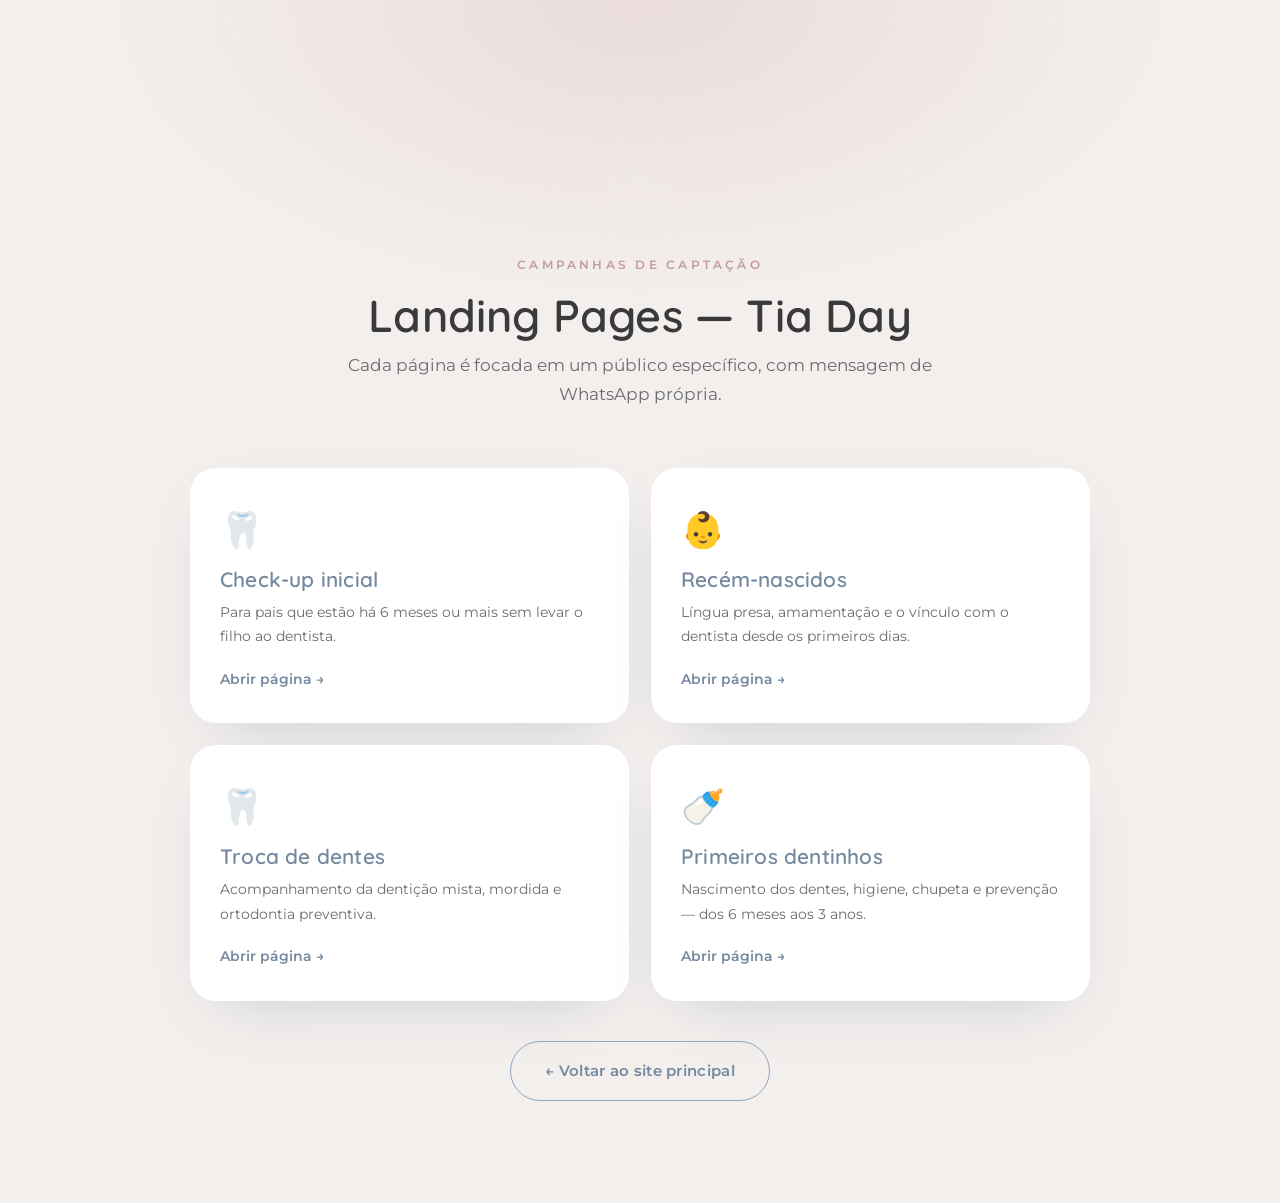
==== campanhas/index.html @ cc0531f5 "Adiciona 4 landing pages de campanha + design system compartilhado - assets/css/base.css e assets/js" ====
<!DOCTYPE html>
<html lang="pt-BR">
<head>
<meta charset="UTF-8" />
<meta name="viewport" content="width=device-width, initial-scale=1.0" />
<title>Campanhas — Dra. Dayane Rodrigues (Tia Day)</title>
<meta name="description" content="Landing pages de campanha da Dra. Dayane Rodrigues — odontopediatria em Belo Horizonte." />
<meta name="robots" content="noindex" />
<link rel="icon" type="image/png" href="../assets/logo-mark.png" />
<link rel="preconnect" href="https://fonts.googleapis.com" />
<link rel="preconnect" href="https://fonts.gstatic.com" crossorigin />
<link href="https://fonts.googleapis.com/css2?family=Quicksand:wght@400;500;600;700&family=Montserrat:wght@300;400;500;600;700&display=swap" rel="stylesheet" />
<link rel="stylesheet" href="../assets/css/base.css" />
<style>
  .hub-hero{padding:130px 0 40px;text-align:center;background:radial-gradient(900px 500px at 50% 0%,rgba(220,192,191,.4),transparent 60%),var(--off-white)}
  .hub-hero img{width:80px;margin:0 auto 20px}
  .hub-grid{display:grid;grid-template-columns:repeat(2,1fr);gap:22px;max-width:900px;margin:0 auto}
  .hub-card{background:#fff;border-radius:var(--radius);padding:32px 30px;box-shadow:var(--shadow-card);transition:transform .4s var(--ease),box-shadow .4s var(--ease);display:flex;flex-direction:column;gap:8px}
  .hub-card:hover{transform:translateY(-8px);box-shadow:var(--shadow-hover)}
  .hub-card .emo{font-size:2.2rem}
  .hub-card h3{font-size:1.3rem;color:var(--azul-serenity-dark)}
  .hub-card p{font-size:.9rem;color:var(--tinta-suave);flex:1}
  .hub-card .go{margin-top:10px;font-weight:600;color:var(--azul-serenity-dark);font-size:.9rem}
  @media(max-width:680px){.hub-grid{grid-template-columns:1fr}}
</style>
</head>
<body>
<section class="hub-hero">
  <div class="container">
    <img src="../assets/logo-vertical.png" alt="Dra. Dayane Rodrigues" />
    <span class="eyebrow">Campanhas de captação</span>
    <h1 style="font-size:clamp(1.9rem,4vw,2.8rem);margin-bottom:10px">Landing Pages — Tia Day</h1>
    <p class="lead">Cada página é focada em um público específico, com mensagem de WhatsApp própria.</p>
  </div>
</section>
<section class="block tint-off" style="padding-top:20px">
  <div class="container">
    <div class="hub-grid">
      <a class="hub-card" href="check-up.html"><span class="emo">🦷</span><h3>Check-up inicial</h3><p>Para pais que estão há 6 meses ou mais sem levar o filho ao dentista.</p><span class="go">Abrir página →</span></a>
      <a class="hub-card" href="recem-nascidos.html"><span class="emo">👶</span><h3>Recém-nascidos</h3><p>Língua presa, amamentação e o vínculo com o dentista desde os primeiros dias.</p><span class="go">Abrir página →</span></a>
      <a class="hub-card" href="troca-de-dentes.html"><span class="emo">🦷</span><h3>Troca de dentes</h3><p>Acompanhamento da dentição mista, mordida e ortodontia preventiva.</p><span class="go">Abrir página →</span></a>
      <a class="hub-card" href="primeiros-dentinhos.html"><span class="emo">🍼</span><h3>Primeiros dentinhos</h3><p>Nascimento dos dentes, higiene, chupeta e prevenção — dos 6 meses aos 3 anos.</p><span class="go">Abrir página →</span></a>
    </div>
    <div class="center" style="margin-top:40px"><a class="btn btn-ghost" href="../index.html">← Voltar ao site principal</a></div>
  </div>
</section>
</body>
</html>
---- assets/css/base.css ----
/* ============================================================
   DESIGN SYSTEM — Dra. Dayane Rodrigues (Tia Day)
   Base compartilhada pelo site e pelas landing pages de campanha
   ============================================================ */
:root{
  --azul-serenity:#91A5C5;
  --azul-serenity-dark:#74899f;
  --rose-claro:#DCC0BF;
  --rose-medio:#C49B96;
  --bege:#E9D6C8;
  --verde-salvia:#B0B8AE;
  --off-white:#F3EFED;
  --branco:#FFFFFF;
  --tinta:#3a3a3c;
  --tinta-suave:#6b6b70;
  --wa:#25D366;

  --radius:26px;
  --radius-sm:16px;
  --shadow-soft:0 18px 50px -28px rgba(58,58,60,.35);
  --shadow-card:0 22px 60px -32px rgba(116,137,159,.45);
  --shadow-hover:0 34px 80px -30px rgba(116,137,159,.55);
  --maxw:1180px;
  --maxw-narrow:920px;
  --ease:cubic-bezier(.22,.61,.36,1);
  --font-title:"Caviar Dreams","Quicksand",sans-serif;
  --font-body:"Montserrat",system-ui,sans-serif;
}

*{box-sizing:border-box;margin:0;padding:0}
html{scroll-behavior:smooth;-webkit-text-size-adjust:100%}
body{font-family:var(--font-body);color:var(--tinta);background:var(--off-white);line-height:1.7;font-weight:400;overflow-x:hidden;-webkit-font-smoothing:antialiased}
h1,h2,h3,h4{font-family:var(--font-title);font-weight:600;line-height:1.15;letter-spacing:.2px;color:var(--tinta)}
img{max-width:100%;display:block}
a{text-decoration:none;color:inherit}
section{position:relative}
.container{width:100%;max-width:var(--maxw);margin:0 auto;padding:0 26px}
.container.narrow{max-width:var(--maxw-narrow)}
.center{text-align:center}

.eyebrow{display:inline-block;font-family:var(--font-body);font-weight:600;font-size:.72rem;letter-spacing:.28em;text-transform:uppercase;color:var(--rose-medio);margin-bottom:14px}
h2.section-title{font-size:clamp(1.9rem,4vw,3rem);text-align:center;letter-spacing:.5px}
.lead{color:var(--tinta-suave);font-size:1.05rem;max-width:620px;margin:0 auto}
.section-head{max-width:680px;margin:0 auto 56px;text-align:center}
.section-head p{margin-top:16px;color:var(--tinta-suave)}

/* ============ Botões ============ */
.btn{display:inline-flex;align-items:center;justify-content:center;gap:10px;font-family:var(--font-body);font-weight:600;font-size:.96rem;padding:16px 34px;border-radius:50px;border:none;cursor:pointer;transition:transform .4s var(--ease),box-shadow .4s var(--ease),background .3s;letter-spacing:.3px;text-align:center}
.btn-primary{background:var(--azul-serenity);color:#fff;box-shadow:0 16px 34px -16px rgba(116,137,159,.85)}
.btn-primary:hover{transform:translateY(-4px);box-shadow:0 26px 48px -18px rgba(116,137,159,.95);background:var(--azul-serenity-dark)}
.btn-wa{background:var(--wa);color:#fff;box-shadow:0 16px 34px -16px rgba(37,211,102,.8)}
.btn-wa:hover{transform:translateY(-4px);box-shadow:0 26px 48px -18px rgba(37,211,102,.9);filter:brightness(1.03)}
.btn-ghost{background:transparent;color:var(--azul-serenity-dark);border:1.5px solid var(--azul-serenity)}
.btn-ghost:hover{transform:translateY(-4px);background:rgba(145,165,197,.12)}
.btn-lg{padding:20px 46px;font-size:1.05rem}
.btn svg{width:20px;height:20px;flex:0 0 auto}

/* ============ Blocos ============ */
.block{padding:clamp(64px,8vw,110px) 0}
.block.tint-rose{background:var(--rose-claro)}
.block.tint-bege{background:var(--bege)}
.block.tint-salvia{background:var(--verde-salvia)}
.block.tint-white{background:var(--branco)}
.block.tint-off{background:var(--off-white)}
.block.tint-salvia .eyebrow{color:#566054}
.block.tint-salvia .section-head p{color:#5c6358}

/* ============ Placeholders de imagem ============ */
.photo{position:relative;width:100%;height:100%;background:linear-gradient(135deg,var(--rose-claro),var(--bege) 55%,var(--azul-serenity));display:grid;place-items:center;text-align:center;color:rgba(255,255,255,.92);background-size:cover;background-position:center}
.photo .ph-label{font-family:var(--font-body);font-size:.78rem;font-weight:500;letter-spacing:.04em;padding:10px 16px;border-radius:30px;background:rgba(58,58,60,.22);backdrop-filter:blur(4px);display:flex;align-items:center;gap:8px;max-width:82%}
.photo .ph-label svg{width:16px;height:16px;flex:0 0 auto}
.photo-img{width:100%;height:100%;object-fit:cover;display:block}

/* ============ Header campanha ============ */
.lp-header{position:fixed;top:0;left:0;right:0;z-index:100;display:flex;align-items:center;justify-content:space-between;padding:14px clamp(18px,5vw,44px);transition:background .4s,box-shadow .4s,padding .4s}
.lp-header.scrolled{background:rgba(243,239,237,.86);backdrop-filter:blur(14px);box-shadow:0 8px 30px -22px rgba(58,58,60,.5);padding-top:10px;padding-bottom:10px}
.lp-brand{display:flex;align-items:center;gap:11px}
.lp-brand img{width:44px;height:44px;object-fit:contain}
.lp-brand .nm{display:flex;flex-direction:column;line-height:1.05}
.lp-brand .nm b{font-family:var(--font-title);font-weight:700;font-size:1.05rem;color:var(--azul-serenity-dark)}
.lp-brand .nm small{font-size:.58rem;letter-spacing:.3em;text-transform:uppercase;color:var(--rose-medio);margin-top:2px}
.lp-header .btn{padding:12px 24px;font-size:.86rem}
@media(max-width:560px){.lp-header .btn .lbl{display:none}.lp-header .btn{padding:12px 14px}}

/* ============ HERO campanha ============ */
.lp-hero{min-height:100vh;display:flex;align-items:center;padding:120px 0 70px;overflow:hidden;background:radial-gradient(1100px 600px at 78% 8%,rgba(220,192,191,.42),transparent 60%),radial-gradient(900px 560px at 8% 92%,rgba(145,165,197,.30),transparent 55%),var(--off-white)}
.lp-hero .container{display:grid;grid-template-columns:1.05fr .95fr;gap:50px;align-items:center}
.lp-hero .pill{display:inline-flex;align-items:center;gap:8px;background:#fff;border-radius:50px;padding:8px 16px;font-size:.76rem;font-weight:600;color:var(--azul-serenity-dark);box-shadow:var(--shadow-soft);margin-bottom:20px}
.lp-hero .pill .dot{width:8px;height:8px;border-radius:50%;background:var(--wa);box-shadow:0 0 0 4px rgba(37,211,102,.2)}
.lp-hero h1{font-size:clamp(2.1rem,4.4vw,3.35rem);margin-bottom:20px}
.lp-hero h1 .accent{color:var(--azul-serenity-dark)}
.lp-hero p.sub{font-size:1.1rem;color:var(--tinta-suave);max-width:520px;margin-bottom:30px}
.lp-hero .actions{display:flex;flex-wrap:wrap;gap:14px;margin-bottom:30px}
.lp-hero-visual{position:relative}
.lp-hero-photo{border-radius:36px;overflow:hidden;box-shadow:var(--shadow-card);aspect-ratio:4/4.5}
.lp-float{position:absolute;background:rgba(255,255,255,.92);backdrop-filter:blur(8px);border-radius:18px;padding:14px 18px;box-shadow:var(--shadow-soft);display:flex;align-items:center;gap:11px;animation:floaty 5s ease-in-out infinite}
.lp-float .ic{width:36px;height:36px;border-radius:11px;display:grid;place-items:center;background:var(--rose-claro);color:#fff;font-size:1rem;flex:0 0 auto}
.lp-float small{display:block;font-size:.68rem;color:var(--tinta-suave)}
.lp-float strong{font-family:var(--font-title);font-size:1rem;color:var(--azul-serenity-dark)}
.lp-float.one{top:22px;left:-22px}
.lp-float.two{bottom:26px;right:-20px;animation-delay:.5s}
@keyframes floaty{0%,100%{transform:translateY(0)}50%{transform:translateY(-11px)}}

/* selos de confiança */
.badges{display:flex;flex-wrap:wrap;gap:12px 24px;list-style:none}
.badges li{display:flex;align-items:center;gap:9px;font-size:.88rem;font-weight:500}
.badges .ck{width:22px;height:22px;border-radius:50%;background:rgba(176,184,174,.35);display:grid;place-items:center;color:var(--verde-salvia);flex:0 0 auto}
.badges .ck svg{width:13px;height:13px}

/* ============ Faixa de números ============ */
.stats{background:linear-gradient(135deg,var(--azul-serenity),var(--rose-medio));padding:42px 0}
.stats .container{display:grid;grid-template-columns:repeat(4,1fr);gap:22px}
.stat{text-align:center;color:#fff;position:relative}
.stat:not(:last-child)::after{content:"";position:absolute;right:-11px;top:14%;height:72%;width:1px;background:rgba(255,255,255,.28)}
.stat .num{font-family:var(--font-title);font-weight:700;font-size:clamp(2rem,3.6vw,2.8rem);line-height:1}
.stat .lbl{font-size:.8rem;font-weight:500;margin-top:7px;color:rgba(255,255,255,.92)}
@media(max-width:680px){.stats .container{grid-template-columns:1fr 1fr;gap:28px 16px}.stat:nth-child(2)::after{display:none}}

/* ============ Cards de empatia / checklist ============ */
.empatia{display:grid;grid-template-columns:1.1fr 1fr;gap:46px;align-items:center}
.check-list{list-style:none;display:grid;gap:14px}
.check-list li{display:flex;gap:13px;align-items:flex-start;background:#fff;border-radius:var(--radius-sm);padding:16px 20px;box-shadow:var(--shadow-soft);font-size:.94rem}
.check-list li .ic{width:30px;height:30px;border-radius:9px;flex:0 0 auto;display:grid;place-items:center;background:rgba(196,155,150,.18);color:var(--rose-medio);font-weight:700}
.empatia-photo{border-radius:var(--radius);overflow:hidden;aspect-ratio:4/4.4;box-shadow:var(--shadow-card)}

/* ============ Grid de benefícios ============ */
.bene-grid{display:grid;grid-template-columns:repeat(4,1fr);gap:18px}
.bene-card{background:rgba(255,255,255,.9);border-radius:var(--radius-sm);padding:26px 22px;text-align:center;box-shadow:var(--shadow-soft);transition:transform .4s var(--ease),box-shadow .4s var(--ease)}
.bene-card:hover{transform:translateY(-8px);box-shadow:var(--shadow-hover)}
.bene-card .ic{width:56px;height:56px;border-radius:17px;margin:0 auto 15px;display:grid;place-items:center;font-size:1.5rem;background:linear-gradient(135deg,var(--azul-serenity),var(--rose-claro));color:#fff}
.bene-card h4{font-size:1rem;margin-bottom:6px}
.bene-card p{font-size:.82rem;color:var(--tinta-suave);line-height:1.5}

/* ============ Timeline / passos ============ */
.steps{max-width:760px;margin:0 auto;position:relative}
.steps::before{content:"";position:absolute;left:27px;top:10px;bottom:10px;width:2px;background:linear-gradient(var(--azul-serenity),var(--rose-claro))}
.step{display:flex;gap:22px;margin-bottom:26px;position:relative}
.step .num{width:56px;height:56px;flex:0 0 auto;border-radius:50%;display:grid;place-items:center;font-family:var(--font-title);font-size:1.3rem;font-weight:700;color:#fff;background:var(--azul-serenity);box-shadow:0 10px 24px -12px rgba(116,137,159,.9);z-index:1}
.step .bd{background:#fff;border-radius:var(--radius-sm);padding:18px 24px;box-shadow:var(--shadow-soft);flex:1;transition:transform .35s var(--ease)}
.step:hover .bd{transform:translateX(6px)}
.step h4{font-size:1.05rem;margin-bottom:3px}
.step p{font-size:.88rem;color:var(--tinta-suave)}

/* ============ Sobre a Dra (compacto) ============ */
.mini-sobre{display:grid;grid-template-columns:.9fr 1.1fr;gap:46px;align-items:center}
.mini-sobre-photo{border-radius:var(--radius);overflow:hidden;aspect-ratio:4/5;box-shadow:var(--shadow-card)}
.mini-sobre h2{text-align:left;font-size:clamp(1.7rem,3.2vw,2.4rem);margin-bottom:14px}
.mini-sobre p{color:var(--tinta-suave);margin-bottom:14px;max-width:540px}
.assinatura{display:flex;align-items:center;gap:16px;margin-top:8px;padding-top:20px;border-top:1px solid rgba(196,155,150,.4)}
.assinatura .sign{font-family:var(--font-title);font-size:1.5rem;color:var(--azul-serenity-dark);font-style:italic}
.assinatura small{display:block;font-size:.76rem;color:var(--tinta-suave)}

/* ============ Depoimentos ============ */
.testi-grid{display:grid;grid-template-columns:repeat(3,1fr);gap:20px}
.testi-card{background:#fff;border-radius:var(--radius);padding:28px 26px;box-shadow:var(--shadow-soft)}
.testi-card .stars{color:#E8B84B;font-size:1rem;letter-spacing:2px;margin-bottom:12px}
.testi-card blockquote{font-size:.92rem;line-height:1.65;color:var(--tinta);font-style:italic;margin-bottom:16px}
.testi-card .who{display:flex;align-items:center;gap:11px}
.testi-card .who .av{width:44px;height:44px;border-radius:50%;overflow:hidden;flex:0 0 auto;background:linear-gradient(135deg,var(--rose-claro),var(--azul-serenity))}
.testi-card .who strong{display:block;font-family:var(--font-title);font-size:.95rem;color:var(--azul-serenity-dark)}
.testi-card .who small{color:var(--tinta-suave);font-size:.78rem}

/* ============ FAQ ============ */
.faq{max-width:780px;margin:0 auto}
.faq-item{background:#fff;border-radius:var(--radius-sm);margin-bottom:13px;box-shadow:var(--shadow-soft);overflow:hidden}
.faq-q{width:100%;text-align:left;background:none;border:none;cursor:pointer;padding:20px 24px;font-family:var(--font-body);font-size:1rem;font-weight:600;color:var(--tinta);display:flex;justify-content:space-between;align-items:center;gap:14px}
.faq-q .chev{width:28px;height:28px;flex:0 0 auto;border-radius:50%;background:rgba(145,165,197,.16);display:grid;place-items:center;color:var(--azul-serenity-dark);transition:transform .4s var(--ease)}
.faq-item.open .chev{transform:rotate(180deg)}
.faq-a{max-height:0;overflow:hidden;transition:max-height .45s var(--ease)}
.faq-a p{padding:0 24px 22px;color:var(--tinta-suave);font-size:.92rem}

/* ============ CTA final ============ */
.cta-final{text-align:center;color:#fff;overflow:hidden;position:relative;padding:clamp(74px,10vw,130px) 26px;background:linear-gradient(135deg,rgba(116,137,159,.94),rgba(196,155,150,.9)),var(--azul-serenity)}
.cta-final > *{position:relative;z-index:1}
.cta-final h2{color:#fff;font-size:clamp(1.9rem,4.2vw,3rem);max-width:760px;margin:0 auto 20px}
.cta-final p{max-width:560px;margin:0 auto 32px;color:rgba(255,255,255,.92);font-size:1.06rem}
.cta-final .btn-wa{background:#fff;color:var(--verde-salvia)}
.cta-final .btn-wa{color:#1f7a43}
.cta-watermark{position:absolute;right:-40px;bottom:-50px;width:320px;max-width:44%;opacity:.12;pointer-events:none;filter:brightness(0) invert(1);z-index:0}
@media(max-width:700px){.cta-watermark{opacity:.08;right:50%;transform:translateX(50%);bottom:auto;top:-24px;width:220px}}

/* ============ Rodapé ============ */
.lp-footer{background:#2f3338;color:rgba(255,255,255,.78);padding:56px 0 26px}
.lp-footer .cols{display:grid;grid-template-columns:1.4fr 1fr 1.2fr;gap:34px;margin-bottom:36px}
.lp-footer h4{color:#fff;font-size:1rem;margin-bottom:14px}
.lp-footer img.flogo{width:200px;max-width:70%;margin-bottom:14px}
.lp-footer p,.lp-footer li{font-size:.88rem;line-height:1.85;list-style:none}
.lp-footer a:hover{color:var(--rose-claro)}
.lp-footer .ct li{display:flex;gap:9px;align-items:flex-start;margin-bottom:8px}
.lp-footer .ct svg{width:16px;height:16px;flex:0 0 auto;margin-top:4px;color:var(--rose-claro)}
.map-embed{border-radius:var(--radius-sm);overflow:hidden;height:150px;box-shadow:0 14px 40px -20px rgba(0,0,0,.6)}
.map-embed iframe{width:100%;height:100%;border:0;filter:grayscale(.2)}
.lp-footer .bottom{border-top:1px solid rgba(255,255,255,.12);padding-top:20px;display:flex;justify-content:space-between;flex-wrap:wrap;gap:10px;font-size:.8rem;color:rgba(255,255,255,.55)}

/* ============ WhatsApp flutuante ============ */
.wa-float{position:fixed;bottom:24px;right:24px;z-index:200;display:flex;align-items:center;background:var(--wa);color:#fff;border-radius:50px;box-shadow:0 16px 40px -12px rgba(37,211,102,.7);height:60px;overflow:hidden;cursor:pointer;transition:transform .4s var(--ease);animation:pulse 2.6s infinite}
.wa-float:hover{transform:translateY(-4px) scale(1.03)}
.wa-float .wa-ic{width:60px;height:60px;flex:0 0 auto;display:grid;place-items:center}
.wa-float .wa-ic svg{width:29px;height:29px}
.wa-float .wa-label{font-weight:600;font-size:.92rem;white-space:nowrap;max-width:0;opacity:0;transition:max-width .5s var(--ease),opacity .4s,padding .5s}
.wa-float:hover .wa-label{max-width:230px;opacity:1;padding-right:22px}
@keyframes pulse{0%{box-shadow:0 16px 40px -12px rgba(37,211,102,.7),0 0 0 0 rgba(37,211,102,.5)}70%{box-shadow:0 16px 40px -12px rgba(37,211,102,.7),0 0 0 16px rgba(37,211,102,0)}100%{box-shadow:0 16px 40px -12px rgba(37,211,102,.7),0 0 0 0 rgba(37,211,102,0)}}
@media(max-width:600px){.wa-float .wa-label{display:none}}

/* ============ Animações de scroll ============ */
[data-anim]{opacity:0;transition:opacity .9s var(--ease),transform .9s var(--ease)}
[data-anim="up"]{transform:translateY(40px)}
[data-anim="left"]{transform:translateX(-40px)}
[data-anim="right"]{transform:translateX(40px)}
[data-anim="zoom"]{transform:scale(.94)}
[data-anim].in{opacity:1;transform:none}

/* ============ Responsivo ============ */
@media(max-width:1024px){.bene-grid{grid-template-columns:repeat(2,1fr)}.testi-grid{grid-template-columns:1fr}}
@media(max-width:860px){
  .lp-hero .container,.empatia,.mini-sobre{grid-template-columns:1fr;gap:38px}
  .lp-hero-visual{max-width:440px;margin:0 auto;width:100%}
  .mini-sobre h2{text-align:center}
  .lp-footer .cols{grid-template-columns:1fr 1fr}
}
@media(max-width:600px){.bene-grid{grid-template-columns:1fr}.lp-footer .cols{grid-template-columns:1fr}.lp-float.one{left:0}.lp-float.two{right:0}}
@media(prefers-reduced-motion:reduce){*{animation:none!important;transition:none!important}[data-anim]{opacity:1;transform:none}}
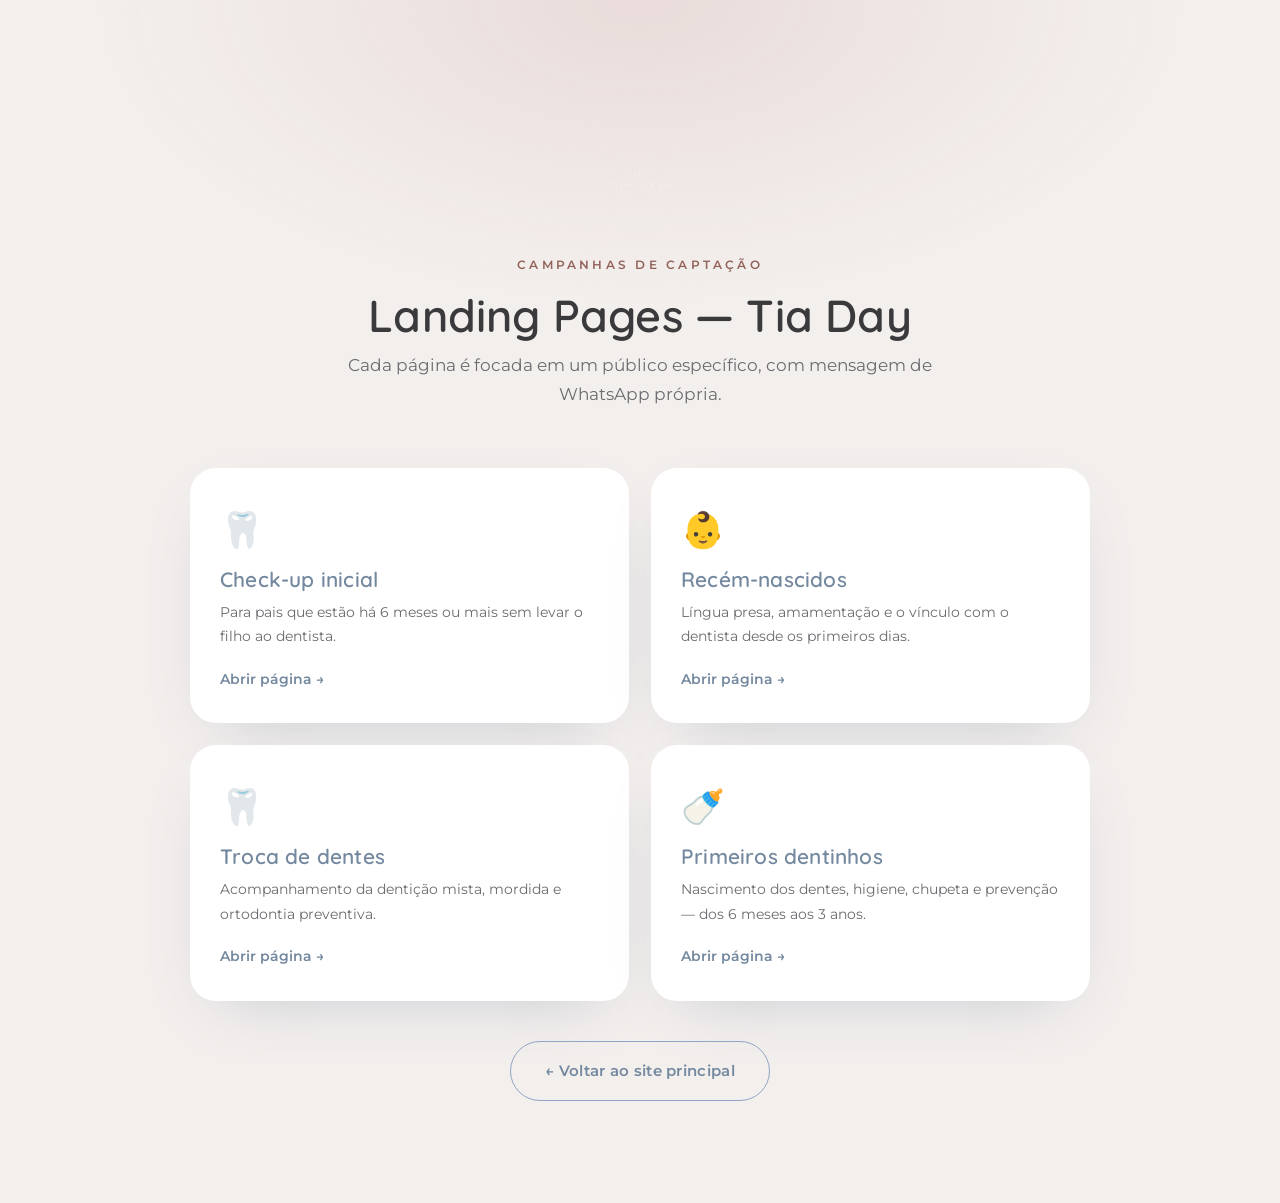
==== commit 8178c2a4: "Fix: adiciona rastreamento (pixels) no hub de campanhas Co-Authored-By: Claude Opus 4.8 <noreply@ant" ====
--- a/campanhas/index.html
+++ b/campanhas/index.html
@@ -7,6 +7,8 @@
 <meta name="description" content="Landing pages de campanha da Dra. Dayane Rodrigues — odontopediatria em Belo Horizonte." />
 <meta name="robots" content="noindex" />
 <link rel="icon" type="image/png" href="../assets/logo-mark.png" />
+<!-- Rastreamento (Meta Pixel + Google) -->
+<script src="../assets/js/tracking.js"></script>
 <link rel="preconnect" href="https://fonts.googleapis.com" />
 <link rel="preconnect" href="https://fonts.gstatic.com" crossorigin />
 <link href="https://fonts.googleapis.com/css2?family=Quicksand:wght@400;500;600;700&family=Montserrat:wght@300;400;500;600;700&display=swap" rel="stylesheet" />
--- a/assets/css/base.css
+++ b/assets/css/base.css
@@ -7,6 +7,8 @@
   --azul-serenity-dark:#74899f;
   --rose-claro:#DCC0BF;
   --rose-medio:#C49B96;
+  --rose-texto:#92635b;
+  --azul-texto:#5c7186;
   --bege:#E9D6C8;
   --verde-salvia:#B0B8AE;
   --off-white:#F3EFED;
@@ -38,7 +40,7 @@
 .container.narrow{max-width:var(--maxw-narrow)}
 .center{text-align:center}
 
-.eyebrow{display:inline-block;font-family:var(--font-body);font-weight:600;font-size:.72rem;letter-spacing:.28em;text-transform:uppercase;color:var(--rose-medio);margin-bottom:14px}
+.eyebrow{display:inline-block;font-family:var(--font-body);font-weight:600;font-size:.72rem;letter-spacing:.28em;text-transform:uppercase;color:var(--rose-texto);margin-bottom:14px}
 h2.section-title{font-size:clamp(1.9rem,4vw,3rem);text-align:center;letter-spacing:.5px}
 .lead{color:var(--tinta-suave);font-size:1.05rem;max-width:620px;margin:0 auto}
 .section-head{max-width:680px;margin:0 auto 56px;text-align:center}
@@ -169,6 +171,22 @@
 .faq-a{max-height:0;overflow:hidden;transition:max-height .45s var(--ease)}
 .faq-a p{padding:0 24px 22px;color:var(--tinta-suave);font-size:.92rem}
 
+/* ============ Formulário de agendamento ============ */
+.form-wrap{background:#fff;border-radius:var(--radius);padding:clamp(28px,4vw,46px);box-shadow:var(--shadow-card);max-width:640px;margin:0 auto}
+.form-head{margin-bottom:24px}
+.form-head h2{text-align:left;font-size:clamp(1.6rem,3vw,2.2rem);margin-bottom:10px}
+.form-head p{color:var(--tinta-suave);font-size:.98rem;max-width:none}
+.wa-form label{display:block;font-weight:600;font-size:.92rem;margin-bottom:17px;color:var(--tinta)}
+.wa-form .opt{font-weight:400;color:var(--tinta-suave);font-size:.82rem}
+.wa-form input,.wa-form select{width:100%;margin-top:8px;padding:15px 16px;border:1.5px solid rgba(145,165,197,.35);border-radius:14px;font-family:var(--font-body);font-size:1rem;color:var(--tinta);background:#fff;transition:border-color .3s,box-shadow .3s}
+.wa-form input::placeholder{color:#9a9aa0}
+.wa-form input:focus,.wa-form select:focus{outline:none;border-color:var(--azul-serenity);box-shadow:0 0 0 4px rgba(145,165,197,.18)}
+.wa-form input.erro,.wa-form select.erro{border-color:#d98b86;box-shadow:0 0 0 4px rgba(217,139,134,.16)}
+.wa-form select{appearance:none;-webkit-appearance:none;cursor:pointer;background-image:url("data:image/svg+xml;utf8,<svg xmlns='http://www.w3.org/2000/svg' width='16' height='16' viewBox='0 0 24 24' fill='none' stroke='%2374899f' stroke-width='2.4' stroke-linecap='round' stroke-linejoin='round'><polyline points='6 9 12 15 18 9'/></svg>");background-repeat:no-repeat;background-position:right 16px center;padding-right:44px}
+.form-note{font-size:.82rem;color:var(--tinta-suave);margin:4px 0 20px;line-height:1.5}
+.wa-form .btn-enviar{width:100%;background:var(--azul-serenity-dark);color:#fff;box-shadow:0 16px 34px -16px rgba(116,137,159,.9)}
+.wa-form .btn-enviar:hover{transform:translateY(-3px);box-shadow:0 26px 48px -18px rgba(116,137,159,1);filter:brightness(1.05)}
+
 /* ============ CTA final ============ */
 .cta-final{text-align:center;color:#fff;overflow:hidden;position:relative;padding:clamp(74px,10vw,130px) 26px;background:linear-gradient(135deg,rgba(116,137,159,.94),rgba(196,155,150,.9)),var(--azul-serenity)}
 .cta-final > *{position:relative;z-index:1}
@@ -192,6 +210,28 @@
 .map-embed iframe{width:100%;height:100%;border:0;filter:grayscale(.2)}
 .lp-footer .bottom{border-top:1px solid rgba(255,255,255,.12);padding-top:20px;display:flex;justify-content:space-between;flex-wrap:wrap;gap:10px;font-size:.8rem;color:rgba(255,255,255,.55)}
 
+/* ============ Pop-up de agendamento (canto inferior direito) ============ */
+.form-pop-launcher{position:fixed;right:24px;bottom:96px;z-index:190;display:inline-flex;align-items:center;gap:9px;background:var(--azul-serenity-dark);color:#fff;border:none;border-radius:50px;padding:13px 20px;font-family:var(--font-body);font-weight:600;font-size:.9rem;cursor:pointer;box-shadow:0 16px 40px -14px rgba(116,137,159,.9);transition:transform .35s var(--ease),opacity .3s}
+.form-pop-launcher:hover{transform:translateY(-3px)}
+.form-pop-launcher svg{width:19px;height:19px;flex:0 0 auto}
+.form-pop-launcher.hidden{opacity:0;pointer-events:none;transform:translateY(10px)}
+.form-pop{position:fixed;right:24px;bottom:24px;z-index:210;width:372px;max-width:calc(100vw - 32px);background:#fff;border-radius:22px;box-shadow:0 30px 80px -18px rgba(58,58,60,.55);overflow:hidden;transform:translateY(20px) scale(.98);opacity:0;pointer-events:none;transition:transform .4s var(--ease),opacity .35s}
+.form-pop.open{transform:none;opacity:1;pointer-events:auto}
+.form-pop-head{background:linear-gradient(135deg,var(--azul-serenity),var(--rose-medio));color:#fff;padding:16px 20px;display:flex;align-items:flex-start;justify-content:space-between;gap:10px}
+.form-pop-head h3{color:#fff;font-size:1.15rem;margin-bottom:2px}
+.form-pop-head p{font-size:.76rem;color:rgba(255,255,255,.92);line-height:1.4}
+.form-pop-close{background:rgba(255,255,255,.2);border:none;color:#fff;width:30px;height:30px;border-radius:50%;cursor:pointer;font-size:1.3rem;line-height:1;flex:0 0 auto;display:grid;place-items:center;transition:background .3s}
+.form-pop-close:hover{background:rgba(255,255,255,.35)}
+.form-pop-body{padding:18px 20px 20px;max-height:min(68vh,520px);overflow-y:auto}
+.form-pop-body .wa-form label{margin-bottom:12px;font-size:.86rem}
+.form-pop-body .wa-form input,.form-pop-body .wa-form select{padding:12px 14px;font-size:.95rem;border-radius:12px}
+.form-pop-body .form-note{font-size:.74rem;margin:2px 0 14px}
+.form-pop-body .btn-enviar{width:100%}
+@media(max-width:600px){
+  .form-pop{right:10px;left:10px;bottom:10px;width:auto;max-width:none}
+  .form-pop-launcher{right:16px;bottom:82px;padding:11px 16px;font-size:.84rem}
+}
+
 /* ============ WhatsApp flutuante ============ */
 .wa-float{position:fixed;bottom:24px;right:24px;z-index:200;display:flex;align-items:center;background:var(--wa);color:#fff;border-radius:50px;box-shadow:0 16px 40px -12px rgba(37,211,102,.7);height:60px;overflow:hidden;cursor:pointer;transition:transform .4s var(--ease);animation:pulse 2.6s infinite}
 .wa-float:hover{transform:translateY(-4px) scale(1.03)}
